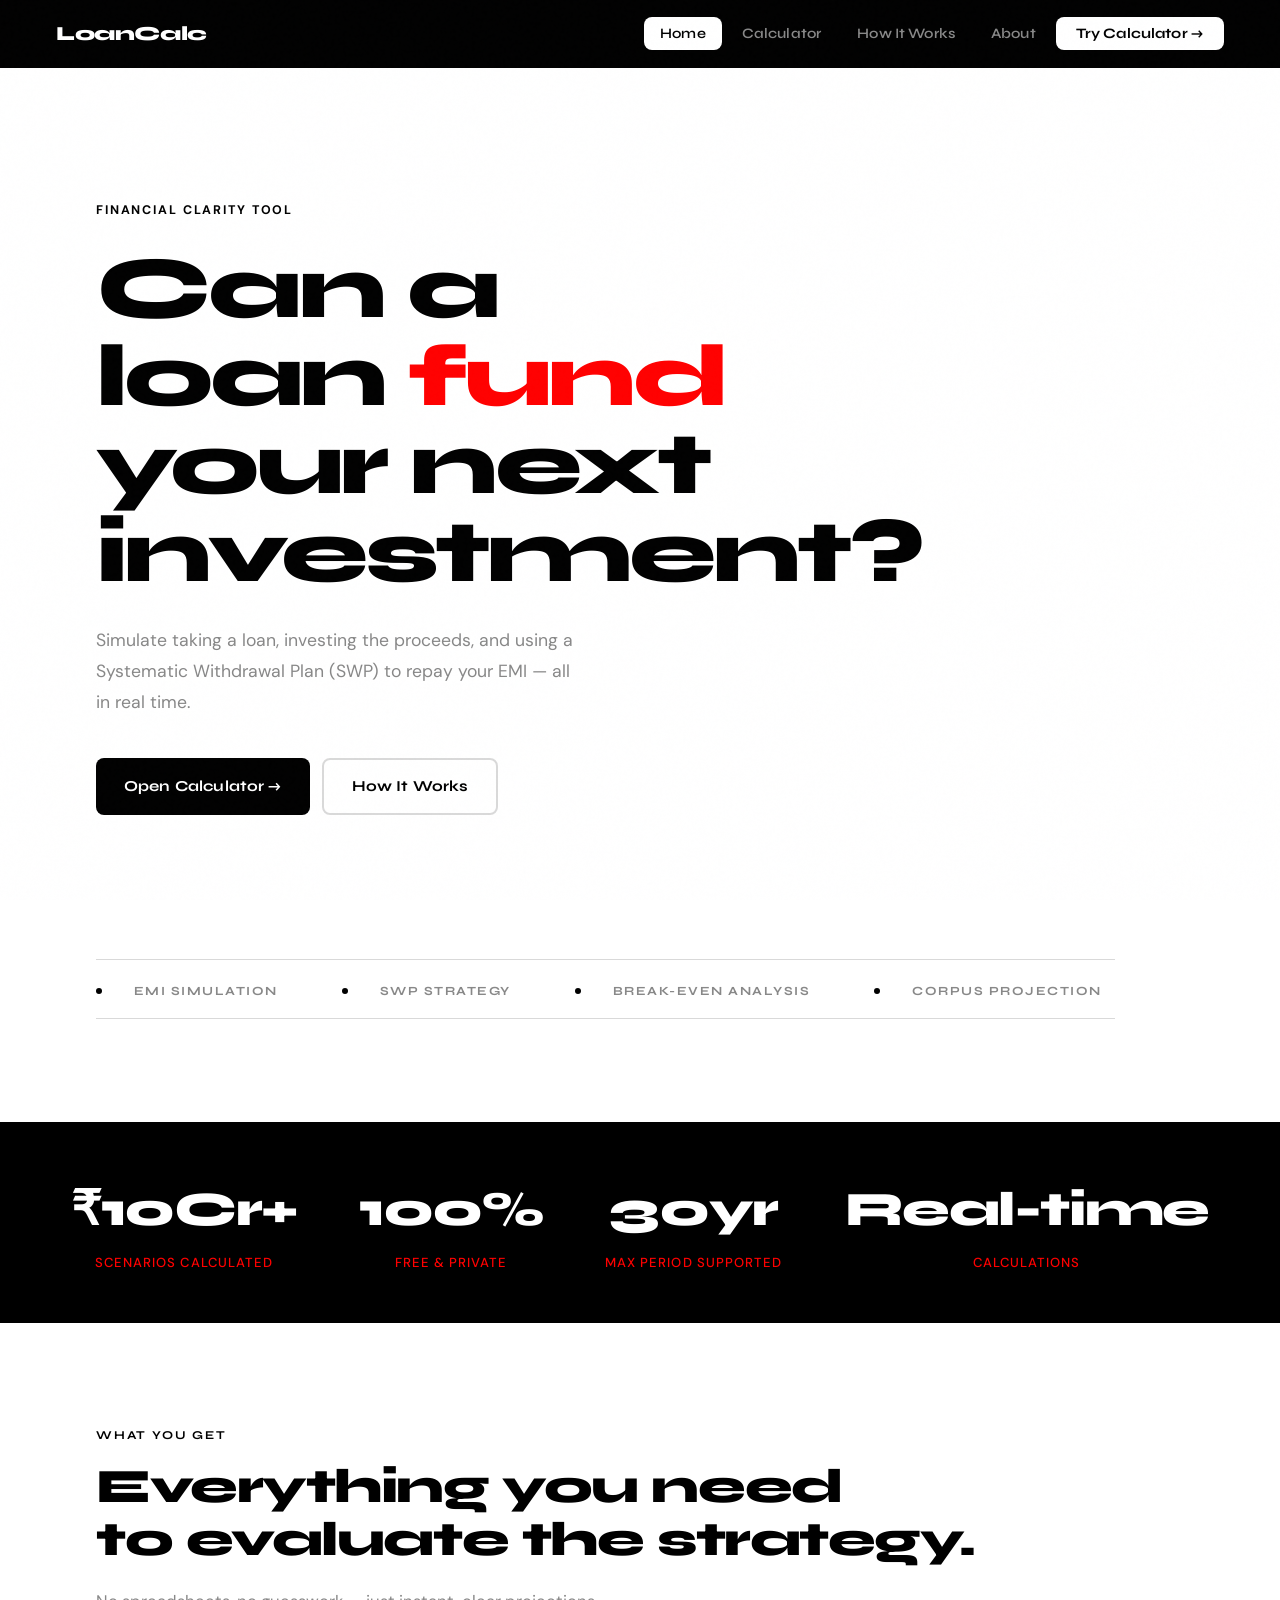
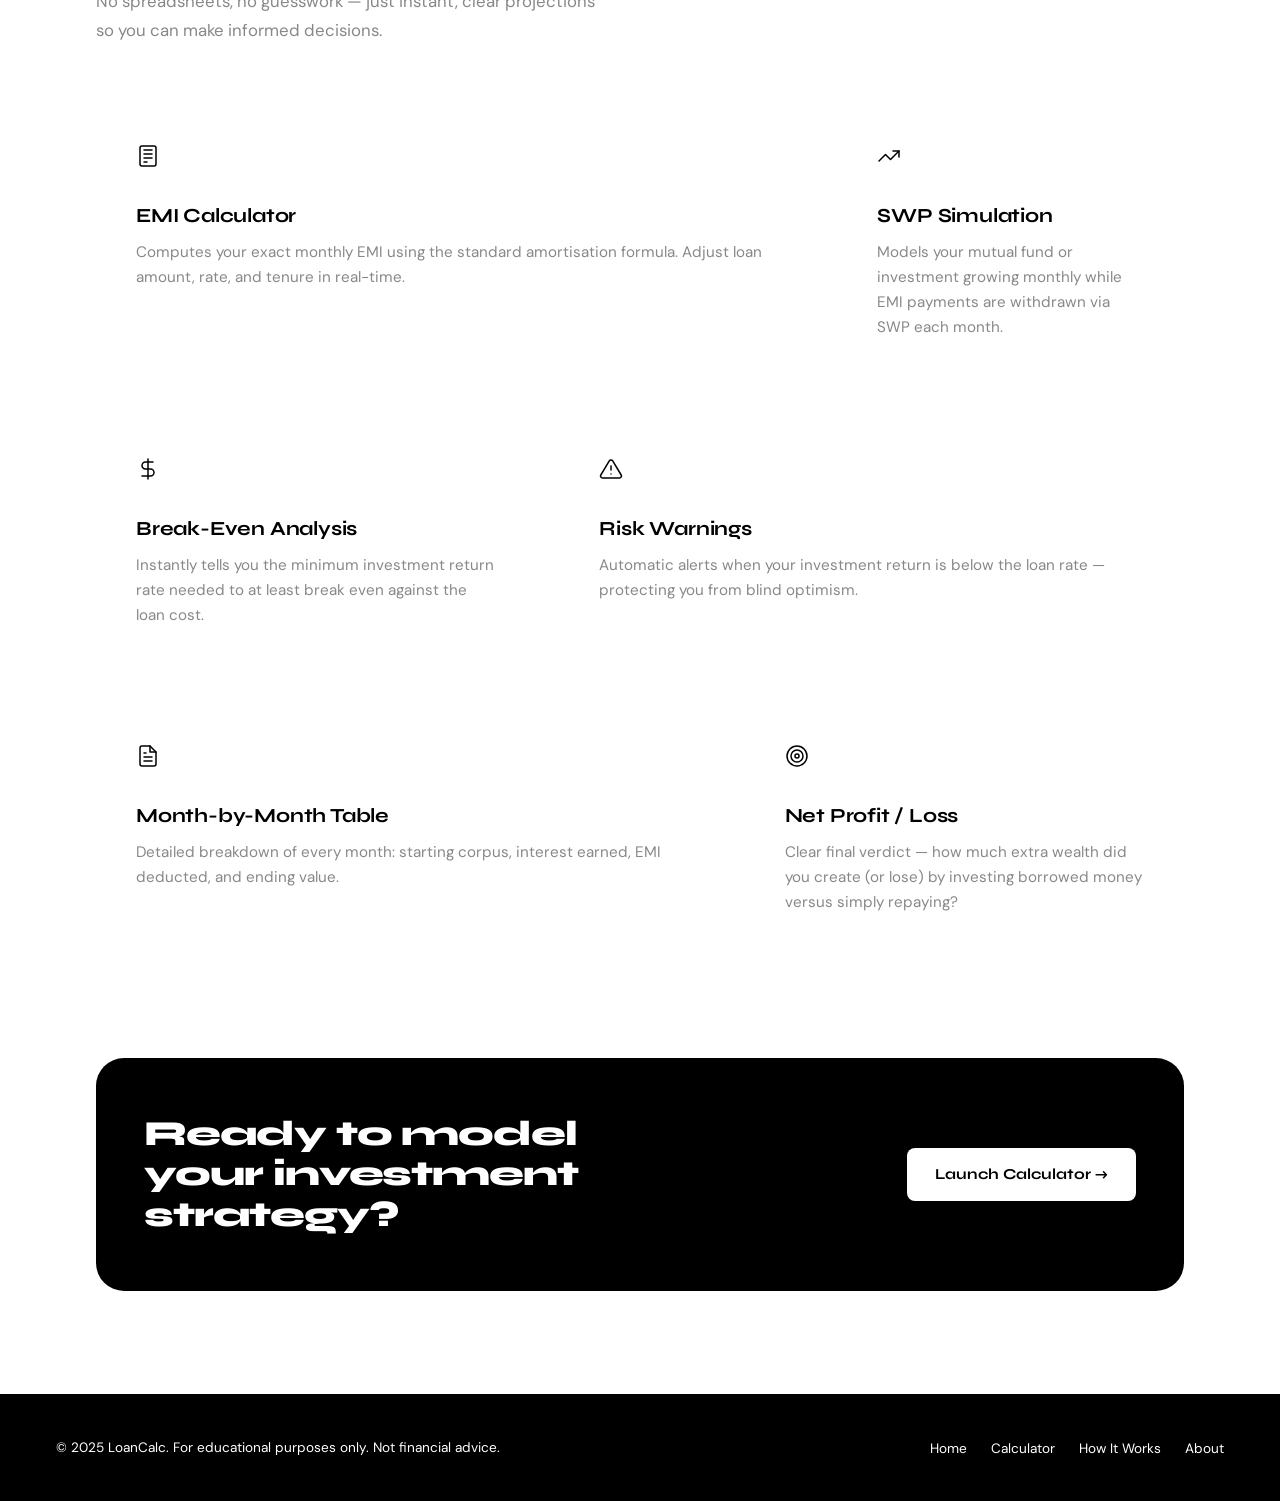
==== index.html @ b2bfdc56 "Add files via upload" ====
<!DOCTYPE html>
<html lang="en">
<head>
  <meta charset="UTF-8">
  <meta name="viewport" content="width=device-width, initial-scale=1.0">
  <title>LoanCalc — Loan-Funded Investment Calculator</title>
  <link rel="stylesheet" href="css/style.css">
  <link rel="stylesheet" href="css/home.css">
</head>
<body>

<!-- ── NAV ─────────────────────────────────────────── -->
<nav class="nav">
  <a href="index.html" class="nav-logo">LoanCalc</a>
  <button class="nav-toggle" id="navToggle" aria-label="Toggle menu">
    <span></span><span></span><span></span>
  </button>
  <ul class="nav-links" id="navLinks">
    <li><a href="index.html" class="active">Home</a></li>
    <li><a href="calculator.html">Calculator</a></li>
    <li><a href="how-it-works.html">How It Works</a></li>
    <li><a href="about.html">About</a></li>
    <li><a href="calculator.html" class="cta">Try Calculator →</a></li>
  </ul>
</nav>

<!-- ── HERO ────────────────────────────────────────── -->
<div class="hero anim-fade-in">
  <div class="hero-content">
    <div class="hero-eyebrow">Financial Clarity Tool</div>
    <h1 class="hero-heading anim-fade-up delay-1">
      Can a loan <em>fund</em> your next investment?
    </h1>
    <p class="hero-sub anim-fade-up delay-2">
      Simulate taking a loan, investing the proceeds, and using a Systematic Withdrawal Plan (SWP) to repay your EMI — all in real time.
    </p>
    <div class="hero-actions anim-fade-up delay-3">
      <a href="calculator.html" class="btn btn-primary">Open Calculator →</a>
      <a href="how-it-works.html" class="btn btn-secondary">How It Works</a>
    </div>
  </div>

  <!-- Ticker -->
  <div class="hero-ticker">
    <div class="hero-ticker-inner">
      <span class="ticker-item"><span class="dot"></span> EMI Simulation</span>
      <span class="ticker-item"><span class="dot"></span> SWP Strategy</span>
      <span class="ticker-item"><span class="dot"></span> Break-Even Analysis</span>
      <span class="ticker-item"><span class="dot"></span> Corpus Projection</span>
      <span class="ticker-item"><span class="dot"></span> Profit / Loss Forecast</span>
      <span class="ticker-item"><span class="dot"></span> Interactive Charts</span>
      <!-- Duplicate for seamless loop -->
      <span class="ticker-item"><span class="dot"></span> EMI Simulation</span>
      <span class="ticker-item"><span class="dot"></span> SWP Strategy</span>
      <span class="ticker-item"><span class="dot"></span> Break-Even Analysis</span>
      <span class="ticker-item"><span class="dot"></span> Corpus Projection</span>
      <span class="ticker-item"><span class="dot"></span> Profit / Loss Forecast</span>
      <span class="ticker-item"><span class="dot"></span> Interactive Charts</span>
    </div>
  </div>
</div>

<!-- ── STATS ────────────────────────────────────────── -->
<div class="stats-strip">
  <div class="stats-inner">
    <div class="stat-item reveal">
      <span class="stat-num">₹10Cr+</span>
      <span class="stat-label">Scenarios Calculated</span>
    </div>
    <div class="stat-item reveal">
      <span class="stat-num">100%</span>
      <span class="stat-label">Free & Private</span>
    </div>
    <div class="stat-item reveal">
      <span class="stat-num">30yr</span>
      <span class="stat-label">Max Period Supported</span>
    </div>
    <div class="stat-item reveal">
      <span class="stat-num">Real-time</span>
      <span class="stat-label">Calculations</span>
    </div>
  </div>
</div>

<!-- ── FEATURES ────────────────────────────────────── -->
<section class="section">
  <div class="section-label">What You Get</div>
  <h2 class="section-title reveal">Everything you need<br>to evaluate the strategy.</h2>
  <p class="section-sub reveal">No spreadsheets, no guesswork — just instant, clear projections so you can make informed decisions.</p>

  <div class="features-grid" style="margin-top:3rem">
    <div class="feature-card span-8 reveal">
      <div class="feature-icon"><svg xmlns="http://www.w3.org/2000/svg" width="24" height="24" viewBox="0 0 24 24" fill="none" stroke="currentColor" stroke-width="1.5" stroke-linecap="round" stroke-linejoin="round"><rect x="4" y="2" width="16" height="20" rx="2" ry="2"></rect><line x1="8" y1="6" x2="16" y2="6"></line><line x1="8" y1="10" x2="16" y2="10"></line><line x1="8" y1="14" x2="16" y2="14"></line><line x1="8" y1="18" x2="11" y2="18"></line></svg></div>
      <div class="feature-title">EMI Calculator</div>
      <div class="feature-desc">Computes your exact monthly EMI using the standard amortisation formula. Adjust loan amount, rate, and tenure in real-time.</div>
    </div>
    <div class="feature-card span-4 reveal">
      <div class="feature-icon"><svg xmlns="http://www.w3.org/2000/svg" width="24" height="24" viewBox="0 0 24 24" fill="none" stroke="currentColor" stroke-width="1.5" stroke-linecap="round" stroke-linejoin="round"><polyline points="22 7 13.5 15.5 8.5 10.5 2 17"></polyline><polyline points="16 7 22 7 22 13"></polyline></svg></div>
      <div class="feature-title">SWP Simulation</div>
      <div class="feature-desc">Models your mutual fund or investment growing monthly while EMI payments are withdrawn via SWP each month.</div>
    </div>
    <div class="feature-card span-5 reveal">
      <div class="feature-icon"><svg xmlns="http://www.w3.org/2000/svg" width="24" height="24" viewBox="0 0 24 24" fill="none" stroke="currentColor" stroke-width="1.5" stroke-linecap="round" stroke-linejoin="round"><path d="M12 2v20"></path><path d="M17 5H9.5a3.5 3.5 0 0 0 0 7h5a3.5 3.5 0 0 1 0 7H6"></path></svg></div>
      <div class="feature-title">Break-Even Analysis</div>
      <div class="feature-desc">Instantly tells you the minimum investment return rate needed to at least break even against the loan cost.</div>
    </div>
    <div class="feature-card span-7 reveal">
      <div class="feature-icon"><svg xmlns="http://www.w3.org/2000/svg" width="24" height="24" viewBox="0 0 24 24" fill="none" stroke="currentColor" stroke-width="1.5" stroke-linecap="round" stroke-linejoin="round"><path d="M10.29 3.86L1.82 18a2 2 0 0 0 1.71 3h16.94a2 2 0 0 0 1.71-3L13.71 3.86a2 2 0 0 0-3.42 0z"></path><line x1="12" y1="9" x2="12" y2="13"></line><line x1="12" y1="17" x2="12.01" y2="17"></line></svg></div>
      <div class="feature-title">Risk Warnings</div>
      <div class="feature-desc">Automatic alerts when your investment return is below the loan rate — protecting you from blind optimism.</div>
    </div>
    <div class="feature-card span-7 reveal">
      <div class="feature-icon"><svg xmlns="http://www.w3.org/2000/svg" width="24" height="24" viewBox="0 0 24 24" fill="none" stroke="currentColor" stroke-width="1.5" stroke-linecap="round" stroke-linejoin="round"><path d="M14 2H6a2 2 0 0 0-2 2v16a2 2 0 0 0 2 2h12a2 2 0 0 0 2-2V8z"></path><polyline points="14 2 14 8 20 8"></polyline><line x1="16" y1="13" x2="8" y2="13"></line><line x1="16" y1="17" x2="8" y2="17"></line><polyline points="10 9 9 9 8 9"></polyline></svg></div>
      <div class="feature-title">Month-by-Month Table</div>
      <div class="feature-desc">Detailed breakdown of every month: starting corpus, interest earned, EMI deducted, and ending value.</div>
    </div>
    <div class="feature-card span-5 reveal">
      <div class="feature-icon"><svg xmlns="http://www.w3.org/2000/svg" width="24" height="24" viewBox="0 0 24 24" fill="none" stroke="currentColor" stroke-width="1.5" stroke-linecap="round" stroke-linejoin="round"><circle cx="12" cy="12" r="10"></circle><circle cx="12" cy="12" r="6"></circle><circle cx="12" cy="12" r="2"></circle></svg></div>
      <div class="feature-title">Net Profit / Loss</div>
      <div class="feature-desc">Clear final verdict — how much extra wealth did you create (or lose) by investing borrowed money versus simply repaying?</div>
    </div>
  </div>
</section>

<!-- ── CTA ──────────────────────────────────────────── -->
<section style="padding:0 clamp(1.5rem,5vw,3.5rem) clamp(4rem,8vw,7rem); max-width:1200px; margin:0 auto;">
  <div class="cta-banner reveal">
    <h2>Ready to model your investment strategy?</h2>
    <a href="calculator.html" class="btn-white">Launch Calculator →</a>
  </div>
</section>

<!-- ── FOOTER ───────────────────────────────────────── -->
<footer class="footer">
  <p class="footer-copy">© 2025 LoanCalc. For educational purposes only. Not financial advice.</p>
  <ul class="footer-links">
    <li><a href="index.html">Home</a></li>
    <li><a href="calculator.html">Calculator</a></li>
    <li><a href="how-it-works.html">How It Works</a></li>
    <li><a href="about.html">About</a></li>
  </ul>
</footer>

<script src="js/shared.js"></script>
</body>
</html>
---- css/style.css ----
@import url('https://fonts.googleapis.com/css2?family=Syne:wght@400;600;700;800&family=DM+Sans:ital,wght@0,300;0,400;0,500;1,300&display=swap');

/* ─── CSS Variables ─────────────────────────────── */
:root {
  --ink: #000000;
  --paper: #ffffff;
  --accent: #000000;
  --accent2: #333333;
  --gold: #666666;
  --muted: #888888;
  --card-bg: #ffffff;
  --border: rgba(0, 0, 0, 0.15);

  --font-display: 'Syne', sans-serif;
  --font-body: 'DM Sans', sans-serif;

  --radius-sm: 8px;
  --radius-md: 16px;
  --radius-lg: 28px;

  --shadow-sm: 0 4px 20px rgba(0, 0, 0, 0.04);
  --shadow-md: 0 12px 40px rgba(0, 0, 0, 0.08);
  --shadow-lg: 0 24px 80px rgba(0, 0, 0, 0.12);
}

/* ─── Reset ─────────────────────────────────────── */
*,
*::before,
*::after {
  margin: 0;
  padding: 0;
  box-sizing: border-box;
}

html {
  scroll-behavior: smooth;
}

body {
  font-family: var(--font-body);
  background: var(--paper);
  color: var(--ink);
  min-height: 100vh;
  line-height: 1.65;
  font-size: 1rem;
  overflow-x: hidden;
}

/* ─── Grain overlay ─────────────────────────────── */
body::before {
  content: '';
  position: fixed;
  inset: 0;
  background-image: url("data:image/svg+xml,%3Csvg viewBox='0 0 256 256' xmlns='http://www.w3.org/2000/svg'%3E%3Cfilter id='noise'%3E%3CfeTurbulence type='fractalNoise' baseFrequency='0.9' numOctaves='4' stitchTiles='stitch'/%3E%3C/filter%3E%3Crect width='100%25' height='100%25' filter='url(%23noise)' opacity='0.04'/%3E%3C/svg%3E");
  pointer-events: none;
  z-index: 9999;
  opacity: 0.4;
}

/* ─── NAV ────────────────────────────────────────── */
.nav {
  position: sticky;
  top: 0;
  z-index: 100;
  background: black;
  backdrop-filter: blur(16px);
  border-bottom: 1px solid var(--border);
  padding: 0 clamp(1.5rem, 5vw, 3.5rem);
  display: flex;
  align-items: center;
  justify-content: space-between;
  height: 68px;
}

.nav-logo {
  font-family: var(--font-display);
  font-weight: 800;
  font-size: 1.25rem;
  color: white;
  text-decoration: none;
  letter-spacing: -0.02em;
  display: flex;
  align-items: center;
  gap: 8px;
}

.nav-logo span {
  display: inline-block;
  width: 28px;
  height: 28px;
  background: var(--accent);
  border-radius: 6px;
  color: #fff;
  font-size: 0.85rem;
  display: grid;
  place-items: center;
}

.nav-links {
  display: flex;
  align-items: center;
  gap: 4px;
  list-style: none;
}

.nav-links a {
  font-family: var(--font-display);
  font-weight: 600;
  font-size: 0.9rem;
  color: var(--muted);
  text-decoration: none;
  padding: 8px 16px;
  border-radius: var(--radius-sm);
  transition: color 0.2s, background 0.2s;
  letter-spacing: 0.01em;
}

.nav-links a:hover,
.nav-links a.active {
  color: var(--ink);
  background: white;
}

.nav-links a.cta {
  background: white;
  color: black;
  padding: 8px 20px;
  font-weight: bolder;
}

.nav-links a.cta:hover {
  background: red;
  color: #fff;
  font-weight: bolder;
}

/* ─── Page wrapper ───────────────────────────────── */
.page {
  min-height: 100vh;
}

/* ─── Section utilities ──────────────────────────── */
.section {
  padding: clamp(4rem, 8vw, 7rem) clamp(1.5rem, 5vw, 3.5rem);
  max-width: 1200px;
  margin: 0 auto;
}

.section-label {
  font-family: var(--font-display);
  font-size: 0.75rem;
  font-weight: 700;
  letter-spacing: 0.15em;
  text-transform: uppercase;
  color: var(--accent);
  margin-bottom: 1rem;
}

.section-title {
  font-family: var(--font-display);
  font-size: clamp(2rem, 4vw, 3rem);
  font-weight: 800;
  line-height: 1.1;
  letter-spacing: -0.03em;
  color: var(--ink);
  margin-bottom: 1.25rem;
}

.section-sub {
  font-size: 1.05rem;
  color: var(--muted);
  max-width: 520px;
  line-height: 1.7;
}

/* ─── Cards ──────────────────────────────────────── */
.card {
  background: var(--card-bg);
  border-radius: var(--radius-lg);
  border: 1px solid var(--border);
  box-shadow: var(--shadow-sm);
  padding: 2rem;
  transition: box-shadow 0.3s, transform 0.3s;
}

.card:hover {
  box-shadow: var(--shadow-md);
  transform: translateY(-3px);
}

/* ─── Buttons ────────────────────────────────────── */
.btn {
  display: inline-flex;
  align-items: center;
  gap: 8px;
  font-family: var(--font-display);
  font-weight: 700;
  font-size: 0.95rem;
  letter-spacing: 0.01em;
  padding: 14px 28px;
  border-radius: var(--radius-sm);
  border: none;
  cursor: pointer;
  text-decoration: none;
  transition: all 0.2s;
}

.btn-primary {
  background: var(--accent);
  color: #fff;
}

.btn-primary:hover {
  background: #333333;
  transform: translateY(-2px);
  box-shadow: 0 8px 24px rgba(0, 0, 0, 0.35);
}

.btn-secondary {
  background: transparent;
  color: var(--ink);
  border: 2px solid var(--border);
}

.btn-secondary:hover {
  border-color: var(--ink);
  background: var(--ink);
  color: var(--paper);
}

/* ─── Divider ─────────────────────────────────────── */
.divider {
  width: 100%;
  height: 1px;
  background: var(--border);
  margin: 0 clamp(1.5rem, 5vw, 3.5rem);
  width: calc(100% - clamp(3rem, 10vw, 7rem));
}

/* ─── Footer ──────────────────────────────────────── */
.footer {
  background-color: #000000;
  border-top: 1px solid var(--border);
  padding: 2.5rem clamp(1.5rem, 5vw, 3.5rem);
  display: flex;
  align-items: center;
  justify-content: space-between;
  flex-wrap: wrap;
  gap: 1rem;
}

.footer-copy {
  font-size: 0.85rem;
  color: white;
}

.footer-links {
  display: flex;
  gap: 1.5rem;
  list-style: none;
}

.footer-links a {
  font-size: 0.85rem;
  color: white;
  text-decoration: none;
  transition: color 0.2s;
}

.footer-links a:hover {
  color: red;
}

/* ─── Animations ─────────────────────────────────── */
@keyframes fadeUp {
  from {
    opacity: 0;
    transform: translateY(24px);
  }

  to {
    opacity: 1;
    transform: translateY(0);
  }
}

@keyframes fadeIn {
  from {
    opacity: 0;
  }

  to {
    opacity: 1;
  }
}

.anim-fade-up {
  animation: fadeUp 0.6s ease both;
}

.anim-fade-in {
  animation: fadeIn 0.5s ease both;
}

.delay-1 {
  animation-delay: 0.1s;
}

.delay-2 {
  animation-delay: 0.2s;
}

.delay-3 {
  animation-delay: 0.3s;
}

.delay-4 {
  animation-delay: 0.4s;
}

.delay-5 {
  animation-delay: 0.5s;
}

/* ─── Hamburger (mobile) ─────────────────────────── */
.nav-toggle {
  display: none;
  background: none;
  border: none;
  cursor: pointer;
  padding: 8px;
}

.nav-toggle span {
  display: block;
  width: 22px;
  height: 2px;
  background: white;
  margin: 5px 0;
  transition: all 0.3s;
}

@media (max-width: 768px) {
  .nav-toggle {
    display: block;
  }

  .nav-links {
    display: none;
    position: absolute;
    top: 68px;
    left: 0;
    right: 0;
    background: black;
    border-bottom: 1px solid var(--border);
    flex-direction: column;
    padding: 1rem;
    gap: 4px;
  }

  .nav-links.open {
    display: flex;
  }

  .nav-links a {
    width: 100%;
    text-align: center;
  }
}
---- css/home.css ----
/* ─── Home Page ──────────────────────────────────── */

/* Hero */
.hero {
  position: relative;
  overflow: visible;
  padding: clamp(5rem, 10vw, 9rem) clamp(1.5rem, 5vw, 3.5rem) clamp(4rem, 8vw, 7rem);
  max-width: 1200px;
  margin: 0 auto;
  display: grid;
  grid-template-columns: 1.2fr 0.8fr;
  align-items: center;
  gap: 4rem;
}

.hero-eyebrow {
  display: inline-flex;
  align-items: center;
  gap: 8px;
  font-size: 0.78rem;
  font-weight: 700;
  letter-spacing: 0.15em;
  text-transform: uppercase;
  color: var(--ink);
  margin-bottom: 1.5rem;
}

.hero-heading {
  font-family: var(--font-display);
  font-size: clamp(3rem, 7vw, 5.5rem);
  font-weight: 800;
  line-height: 1.0;
  letter-spacing: -0.04em;
  color: var(--ink);
  max-width: 680px;
  margin-bottom: 1.8rem;
}

.hero-heading em {
  font-style: normal;
  color: red;
}

.hero-sub {
  font-size: 1.1rem;
  color: var(--muted);
  max-width: 480px;
  line-height: 1.75;
  margin-bottom: 2.5rem;
}

.hero-actions {
  display: flex;
  flex-wrap: wrap;
  gap: 12px;
}

/* Hero decorative ticker */
.hero-ticker {
  margin-top: 5rem;
  grid-column: 1 / -1;
  /* Ensure it spans the grid if placed inside .hero */
  border-top: 1px solid var(--border);
  border-bottom: 1px solid var(--border);
  padding: 16px 0;
  overflow: hidden;
  white-space: nowrap;
}

.hero-ticker-inner {
  display: inline-flex;
  gap: 0;
  animation: ticker 30s linear infinite;
}

.ticker-item {
  display: inline-flex;
  align-items: center;
  gap: 2rem;
  font-family: var(--font-display);
  font-size: 0.78rem;
  font-weight: 700;
  text-transform: uppercase;
  letter-spacing: 0.12em;
  color: var(--muted);
  padding-right: 4rem;
}

.ticker-item .dot {
  width: 6px;
  height: 6px;
  border-radius: 50%;
  background: var(--ink);
}

@keyframes ticker {
  0% {
    transform: translateX(0);
  }

  100% {
    transform: translateX(-50%);
  }
}



@media (max-width: 900px) {
  .hero {
    grid-template-columns: 1fr;
    text-align: center;
  }

  .hero-eyebrow,
  .hero-actions {
    justify-content: center;
  }

  .hero-sub {
    margin: 0 auto 2.5rem;
  }

  .hero-art {
    display: none;
  }
}

/* ─── Stats strip ────────────────────────────────── */
.stats-strip {
  background: var(--ink);
  padding: 3rem clamp(1.5rem, 5vw, 3.5rem);
}

.stats-inner {
  max-width: 1200px;
  margin: 0 auto;
  display: flex;
  justify-content: space-around;
  flex-wrap: wrap;
  gap: 2rem;
}

.stat-item {
  text-align: center;
}

.stat-num {
  font-family: var(--font-display);
  font-size: clamp(2rem, 4vw, 3rem);
  font-weight: 800;
  color: white;
  letter-spacing: -0.03em;
  display: block;
}

.stat-label {
  font-size: 0.82rem;
  color: red;
  font-weight: 500;
  text-transform: uppercase;
  letter-spacing: 0.08em;
}

/* ─── Features Grid (Asymmetrical Portfolio) ─── */
.features-grid {
  display: grid;
  grid-template-columns: repeat(12, 1fr);
  gap: 24px;
}

.feature-card {
  grid-column: span 12;
  /* Default mobile full width */
  background: var(--card-bg);
  border: none;
  /* Soft UI */
  border-radius: var(--radius-lg);
  padding: 2.5rem;
  transition: box-shadow 0.3s, transform 0.3s;
}

.span-4 {
  grid-column: span 4;
}

.span-5 {
  grid-column: span 5;
}

.span-6 {
  grid-column: span 6;
}

.span-7 {
  grid-column: span 7;
}

.span-8 {
  grid-column: span 8;
}

@media (max-width: 900px) {

  .span-4,
  .span-5,
  .span-6,
  .span-7,
  .span-8 {
    grid-column: span 12;
  }
}

.feature-card:hover {
  box-shadow: var(--shadow-md);
  transform: translateY(-4px);
}

.feature-icon {
  width: 48px;
  height: 48px;
  background: transparent;
  display: flex;
  align-items: center;
  font-size: 1.4rem;
  margin-bottom: 1.2rem;
  color: var(--ink);
}

.feature-title {
  font-family: var(--font-display);
  font-size: 1.25rem;
  font-weight: 700;
  color: var(--ink);
  margin-bottom: 0.5rem;
  letter-spacing: -0.01em;
}

.feature-desc {
  font-size: 0.95rem;
  color: var(--muted);
  line-height: 1.65;
}

/* ─── CTA banner ─────────────────────────────────── */
.cta-banner {
  background: var(--ink);
  border-radius: var(--radius-lg);
  padding: 3.5rem 3rem;
  display: flex;
  align-items: center;
  justify-content: space-between;
  gap: 2rem;
  flex-wrap: wrap;
}

.cta-banner h2 {
  font-family: var(--font-display);
  font-size: clamp(1.5rem, 3vw, 2.2rem);
  font-weight: 800;
  color: var(--paper);
  letter-spacing: -0.03em;
  max-width: 440px;
  line-height: 1.15;
}

.btn-white {
  background: var(--paper);
  color: var(--ink);
  font-family: var(--font-display);
  font-weight: 700;
  font-size: 0.95rem;
  padding: 14px 28px;
  border-radius: var(--radius-sm);
  border: none;
  cursor: pointer;
  text-decoration: none;
  display: inline-flex;
  align-items: center;
  gap: 8px;
  transition: all 0.2s;
  white-space: nowrap;
}

.btn-white:hover {
  transform: translateY(-2px);
  box-shadow: var(--shadow-sm);
}
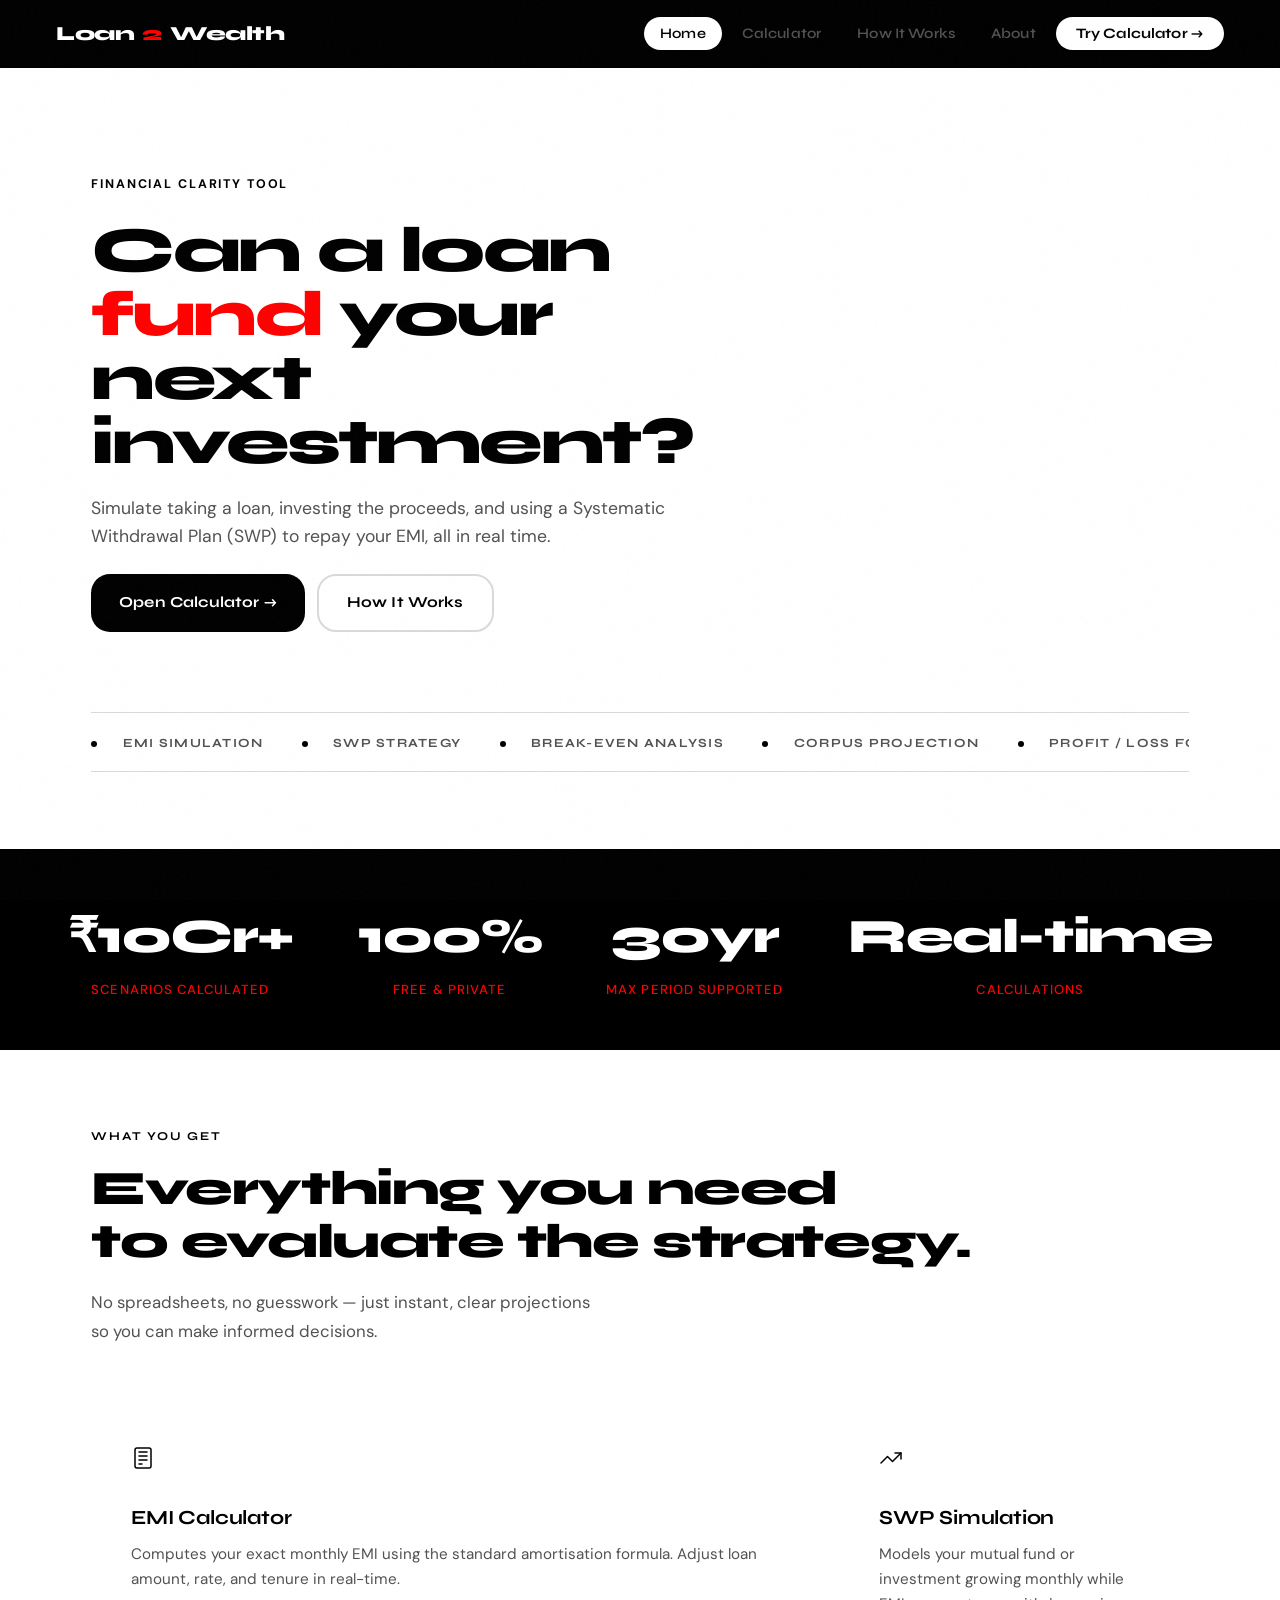
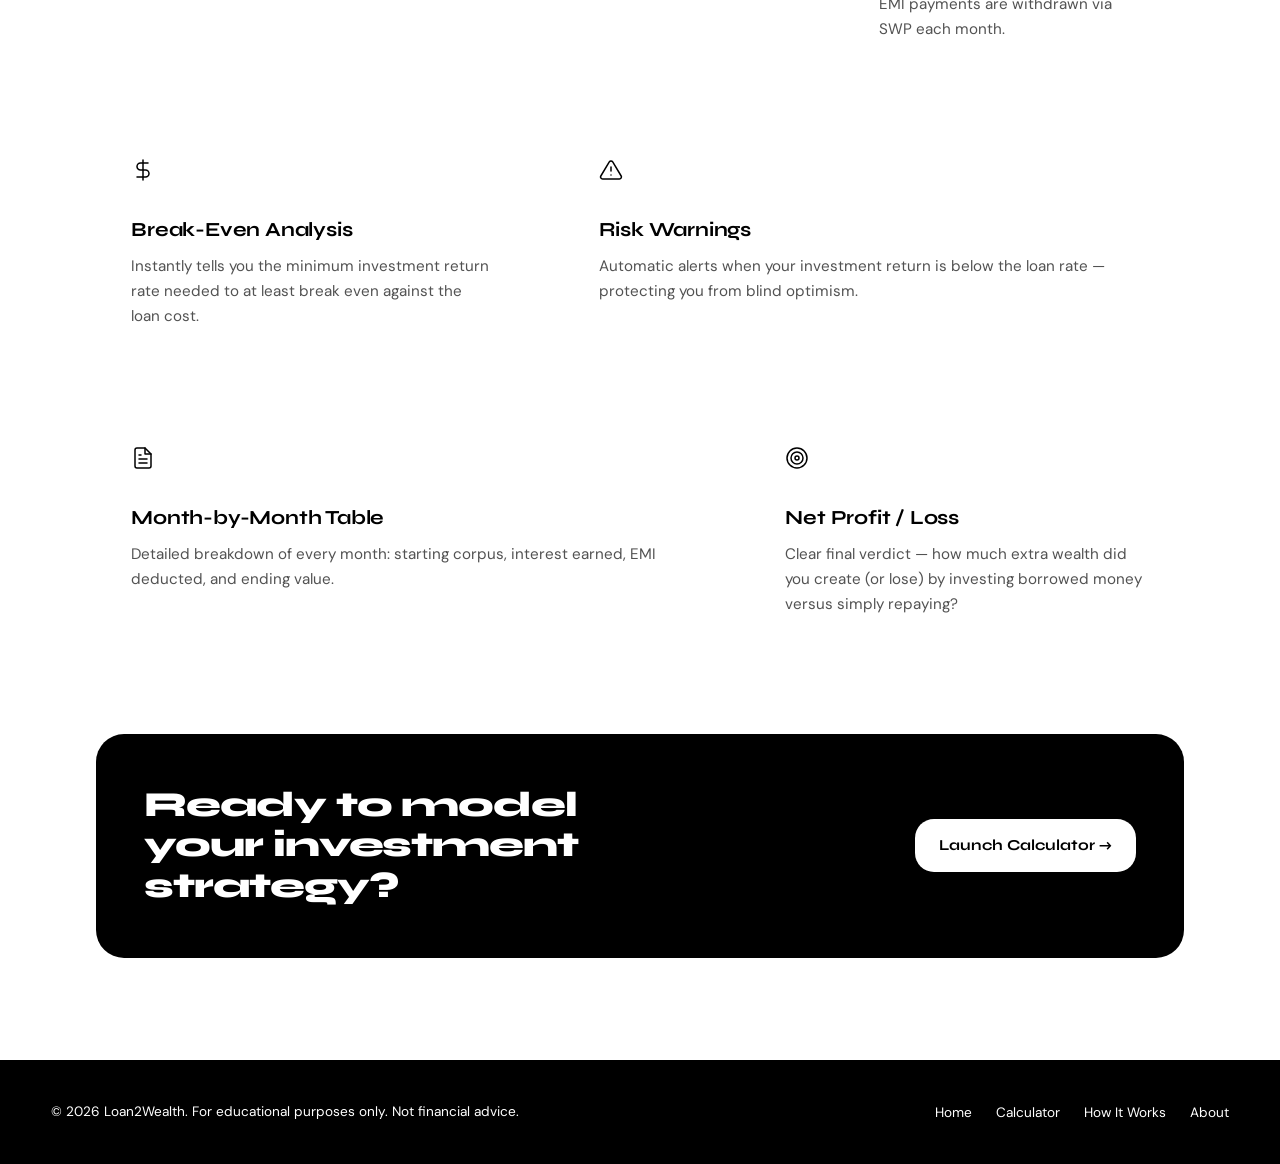
==== commit 3cc9f28c: "Add files via upload" ====
--- a/index.html
+++ b/index.html
@@ -1,146 +1,189 @@
 <!DOCTYPE html>
 <html lang="en">
+
 <head>
   <meta charset="UTF-8">
   <meta name="viewport" content="width=device-width, initial-scale=1.0">
-  <title>LoanCalc — Loan-Funded Investment Calculator</title>
+  <title>Loan2Wealth — Loan-Funded Investment Calculator</title>
   <link rel="stylesheet" href="css/style.css">
   <link rel="stylesheet" href="css/home.css">
 </head>
+
 <body>
 
-<!-- ── NAV ─────────────────────────────────────────── -->
-<nav class="nav">
-  <a href="index.html" class="nav-logo">LoanCalc</a>
-  <button class="nav-toggle" id="navToggle" aria-label="Toggle menu">
-    <span></span><span></span><span></span>
-  </button>
-  <ul class="nav-links" id="navLinks">
-    <li><a href="index.html" class="active">Home</a></li>
-    <li><a href="calculator.html">Calculator</a></li>
-    <li><a href="how-it-works.html">How It Works</a></li>
-    <li><a href="about.html">About</a></li>
-    <li><a href="calculator.html" class="cta">Try Calculator →</a></li>
-  </ul>
-</nav>
+  <!-- ── NAV ─────────────────────────────────────────── -->
+  <nav class="nav">
+    <a href="index.html" class="nav-logo">Loan<span style="color: red;">2</span>Wealth</a>
+    <button class="nav-toggle" id="navToggle" aria-label="Toggle menu">
+      <span></span><span></span><span></span>
+    </button>
+    <ul class="nav-links" id="navLinks">
+      <li><a href="index.html" class="active">Home</a></li>
+      <li><a href="calculator.html">Calculator</a></li>
+      <li><a href="how-it-works.html">How It Works</a></li>
+      <li><a href="about.html">About</a></li>
+      <li><a href="calculator.html" class="cta">Try Calculator →</a></li>
+    </ul>
+  </nav>
 
-<!-- ── HERO ────────────────────────────────────────── -->
-<div class="hero anim-fade-in">
-  <div class="hero-content">
-    <div class="hero-eyebrow">Financial Clarity Tool</div>
-    <h1 class="hero-heading anim-fade-up delay-1">
-      Can a loan <em>fund</em> your next investment?
-    </h1>
-    <p class="hero-sub anim-fade-up delay-2">
-      Simulate taking a loan, investing the proceeds, and using a Systematic Withdrawal Plan (SWP) to repay your EMI — all in real time.
-    </p>
-    <div class="hero-actions anim-fade-up delay-3">
-      <a href="calculator.html" class="btn btn-primary">Open Calculator →</a>
-      <a href="how-it-works.html" class="btn btn-secondary">How It Works</a>
+  <!-- ── HERO ────────────────────────────────────────── -->
+  <div class="hero anim-fade-in">
+    <div class="hero-content">
+      <div class="hero-eyebrow">Financial Clarity Tool</div>
+      <h1 class="hero-heading anim-fade-up delay-1">
+        Can a loan <em>fund</em> your next investment?
+      </h1>
+      <p class="hero-sub anim-fade-up delay-2">
+        Simulate taking a loan, investing the proceeds, and using a Systematic Withdrawal Plan (SWP) to repay your EMI,
+        all in real time.
+      </p>
+      <div class="hero-actions anim-fade-up delay-3">
+        <a href="calculator.html" class="btn btn-primary">Open Calculator →</a>
+        <a href="how-it-works.html" class="btn btn-secondary">How It Works</a>
+      </div>
+    </div>
+
+    <!-- Ticker -->
+    <div class="hero-ticker">
+      <div class="hero-ticker-inner">
+        <span class="ticker-item"><span class="dot"></span> EMI Simulation</span>
+        <span class="ticker-item"><span class="dot"></span> SWP Strategy</span>
+        <span class="ticker-item"><span class="dot"></span> Break-Even Analysis</span>
+        <span class="ticker-item"><span class="dot"></span> Corpus Projection</span>
+        <span class="ticker-item"><span class="dot"></span> Profit / Loss Forecast</span>
+        <span class="ticker-item"><span class="dot"></span> Interactive Charts</span>
+        <!-- Duplicate for seamless loop -->
+        <span class="ticker-item"><span class="dot"></span> EMI Simulation</span>
+        <span class="ticker-item"><span class="dot"></span> SWP Strategy</span>
+        <span class="ticker-item"><span class="dot"></span> Break-Even Analysis</span>
+        <span class="ticker-item"><span class="dot"></span> Corpus Projection</span>
+        <span class="ticker-item"><span class="dot"></span> Profit / Loss Forecast</span>
+        <span class="ticker-item"><span class="dot"></span> Interactive Charts</span>
+      </div>
     </div>
   </div>
 
-  <!-- Ticker -->
-  <div class="hero-ticker">
-    <div class="hero-ticker-inner">
-      <span class="ticker-item"><span class="dot"></span> EMI Simulation</span>
-      <span class="ticker-item"><span class="dot"></span> SWP Strategy</span>
-      <span class="ticker-item"><span class="dot"></span> Break-Even Analysis</span>
-      <span class="ticker-item"><span class="dot"></span> Corpus Projection</span>
-      <span class="ticker-item"><span class="dot"></span> Profit / Loss Forecast</span>
-      <span class="ticker-item"><span class="dot"></span> Interactive Charts</span>
-      <!-- Duplicate for seamless loop -->
-      <span class="ticker-item"><span class="dot"></span> EMI Simulation</span>
-      <span class="ticker-item"><span class="dot"></span> SWP Strategy</span>
-      <span class="ticker-item"><span class="dot"></span> Break-Even Analysis</span>
-      <span class="ticker-item"><span class="dot"></span> Corpus Projection</span>
-      <span class="ticker-item"><span class="dot"></span> Profit / Loss Forecast</span>
-      <span class="ticker-item"><span class="dot"></span> Interactive Charts</span>
+  <!-- ── STATS ────────────────────────────────────────── -->
+  <div class="stats-strip">
+    <div class="stats-inner">
+      <div class="stat-item reveal">
+        <span class="stat-num">₹10Cr+</span>
+        <span class="stat-label">Scenarios Calculated</span>
+      </div>
+      <div class="stat-item reveal">
+        <span class="stat-num">100%</span>
+        <span class="stat-label">Free & Private</span>
+      </div>
+      <div class="stat-item reveal">
+        <span class="stat-num">30yr</span>
+        <span class="stat-label">Max Period Supported</span>
+      </div>
+      <div class="stat-item reveal">
+        <span class="stat-num">Real-time</span>
+        <span class="stat-label">Calculations</span>
+      </div>
     </div>
   </div>
-</div>
 
-<!-- ── STATS ────────────────────────────────────────── -->
-<div class="stats-strip">
-  <div class="stats-inner">
-    <div class="stat-item reveal">
-      <span class="stat-num">₹10Cr+</span>
-      <span class="stat-label">Scenarios Calculated</span>
+  <!-- ── FEATURES ────────────────────────────────────── -->
+  <section class="section">
+    <div class="section-label">What You Get</div>
+    <h2 class="section-title reveal">Everything you need<br>to evaluate the strategy.</h2>
+    <p class="section-sub reveal">No spreadsheets, no guesswork — just instant, clear projections so you can make
+      informed decisions.</p>
+
+    <div class="features-grid" style="margin-top:3rem">
+      <div class="feature-card span-8 reveal">
+        <div class="feature-icon"><svg xmlns="http://www.w3.org/2000/svg" width="24" height="24" viewBox="0 0 24 24"
+            fill="none" stroke="currentColor" stroke-width="1.5" stroke-linecap="round" stroke-linejoin="round">
+            <rect x="4" y="2" width="16" height="20" rx="2" ry="2"></rect>
+            <line x1="8" y1="6" x2="16" y2="6"></line>
+            <line x1="8" y1="10" x2="16" y2="10"></line>
+            <line x1="8" y1="14" x2="16" y2="14"></line>
+            <line x1="8" y1="18" x2="11" y2="18"></line>
+          </svg></div>
+        <div class="feature-title">EMI Calculator</div>
+        <div class="feature-desc">Computes your exact monthly EMI using the standard amortisation formula. Adjust loan
+          amount, rate, and tenure in real-time.</div>
+      </div>
+      <div class="feature-card span-4 reveal">
+        <div class="feature-icon"><svg xmlns="http://www.w3.org/2000/svg" width="24" height="24" viewBox="0 0 24 24"
+            fill="none" stroke="currentColor" stroke-width="1.5" stroke-linecap="round" stroke-linejoin="round">
+            <polyline points="22 7 13.5 15.5 8.5 10.5 2 17"></polyline>
+            <polyline points="16 7 22 7 22 13"></polyline>
+          </svg></div>
+        <div class="feature-title">SWP Simulation</div>
+        <div class="feature-desc">Models your mutual fund or investment growing monthly while EMI payments are withdrawn
+          via SWP each month.</div>
+      </div>
+      <div class="feature-card span-5 reveal">
+        <div class="feature-icon"><svg xmlns="http://www.w3.org/2000/svg" width="24" height="24" viewBox="0 0 24 24"
+            fill="none" stroke="currentColor" stroke-width="1.5" stroke-linecap="round" stroke-linejoin="round">
+            <path d="M12 2v20"></path>
+            <path d="M17 5H9.5a3.5 3.5 0 0 0 0 7h5a3.5 3.5 0 0 1 0 7H6"></path>
+          </svg></div>
+        <div class="feature-title">Break-Even Analysis</div>
+        <div class="feature-desc">Instantly tells you the minimum investment return rate needed to at least break even
+          against the loan cost.</div>
+      </div>
+      <div class="feature-card span-7 reveal">
+        <div class="feature-icon"><svg xmlns="http://www.w3.org/2000/svg" width="24" height="24" viewBox="0 0 24 24"
+            fill="none" stroke="currentColor" stroke-width="1.5" stroke-linecap="round" stroke-linejoin="round">
+            <path d="M10.29 3.86L1.82 18a2 2 0 0 0 1.71 3h16.94a2 2 0 0 0 1.71-3L13.71 3.86a2 2 0 0 0-3.42 0z"></path>
+            <line x1="12" y1="9" x2="12" y2="13"></line>
+            <line x1="12" y1="17" x2="12.01" y2="17"></line>
+          </svg></div>
+        <div class="feature-title">Risk Warnings</div>
+        <div class="feature-desc">Automatic alerts when your investment return is below the loan rate — protecting you
+          from blind optimism.</div>
+      </div>
+      <div class="feature-card span-7 reveal">
+        <div class="feature-icon"><svg xmlns="http://www.w3.org/2000/svg" width="24" height="24" viewBox="0 0 24 24"
+            fill="none" stroke="currentColor" stroke-width="1.5" stroke-linecap="round" stroke-linejoin="round">
+            <path d="M14 2H6a2 2 0 0 0-2 2v16a2 2 0 0 0 2 2h12a2 2 0 0 0 2-2V8z"></path>
+            <polyline points="14 2 14 8 20 8"></polyline>
+            <line x1="16" y1="13" x2="8" y2="13"></line>
+            <line x1="16" y1="17" x2="8" y2="17"></line>
+            <polyline points="10 9 9 9 8 9"></polyline>
+          </svg></div>
+        <div class="feature-title">Month-by-Month Table</div>
+        <div class="feature-desc">Detailed breakdown of every month: starting corpus, interest earned, EMI deducted, and
+          ending value.</div>
+      </div>
+      <div class="feature-card span-5 reveal">
+        <div class="feature-icon"><svg xmlns="http://www.w3.org/2000/svg" width="24" height="24" viewBox="0 0 24 24"
+            fill="none" stroke="currentColor" stroke-width="1.5" stroke-linecap="round" stroke-linejoin="round">
+            <circle cx="12" cy="12" r="10"></circle>
+            <circle cx="12" cy="12" r="6"></circle>
+            <circle cx="12" cy="12" r="2"></circle>
+          </svg></div>
+        <div class="feature-title">Net Profit / Loss</div>
+        <div class="feature-desc">Clear final verdict — how much extra wealth did you create (or lose) by investing
+          borrowed money versus simply repaying?</div>
+      </div>
     </div>
-    <div class="stat-item reveal">
-      <span class="stat-num">100%</span>
-      <span class="stat-label">Free & Private</span>
+  </section>
+
+  <!-- ── CTA ──────────────────────────────────────────── -->
+  <section style="padding:0 clamp(1.5rem,5vw,3.5rem) clamp(4rem,8vw,7rem); max-width:1200px; margin:0 auto;">
+    <div class="cta-banner reveal">
+      <h2>Ready to model your investment strategy?</h2>
+      <a href="calculator.html" class="btn-white">Launch Calculator →</a>
     </div>
-    <div class="stat-item reveal">
-      <span class="stat-num">30yr</span>
-      <span class="stat-label">Max Period Supported</span>
-    </div>
-    <div class="stat-item reveal">
-      <span class="stat-num">Real-time</span>
-      <span class="stat-label">Calculations</span>
-    </div>
-  </div>
-</div>
+  </section>
 
-<!-- ── FEATURES ────────────────────────────────────── -->
-<section class="section">
-  <div class="section-label">What You Get</div>
-  <h2 class="section-title reveal">Everything you need<br>to evaluate the strategy.</h2>
-  <p class="section-sub reveal">No spreadsheets, no guesswork — just instant, clear projections so you can make informed decisions.</p>
+  <!-- ── FOOTER ───────────────────────────────────────── -->
+  <footer class="footer">
+    <p class="footer-copy">© 2026 Loan2Wealth. For educational purposes only. Not financial advice.</p>
+    <ul class="footer-links">
+      <li><a href="index.html">Home</a></li>
+      <li><a href="calculator.html">Calculator</a></li>
+      <li><a href="how-it-works.html">How It Works</a></li>
+      <li><a href="about.html">About</a></li>
+    </ul>
+  </footer>
 
-  <div class="features-grid" style="margin-top:3rem">
-    <div class="feature-card span-8 reveal">
-      <div class="feature-icon"><svg xmlns="http://www.w3.org/2000/svg" width="24" height="24" viewBox="0 0 24 24" fill="none" stroke="currentColor" stroke-width="1.5" stroke-linecap="round" stroke-linejoin="round"><rect x="4" y="2" width="16" height="20" rx="2" ry="2"></rect><line x1="8" y1="6" x2="16" y2="6"></line><line x1="8" y1="10" x2="16" y2="10"></line><line x1="8" y1="14" x2="16" y2="14"></line><line x1="8" y1="18" x2="11" y2="18"></line></svg></div>
-      <div class="feature-title">EMI Calculator</div>
-      <div class="feature-desc">Computes your exact monthly EMI using the standard amortisation formula. Adjust loan amount, rate, and tenure in real-time.</div>
-    </div>
-    <div class="feature-card span-4 reveal">
-      <div class="feature-icon"><svg xmlns="http://www.w3.org/2000/svg" width="24" height="24" viewBox="0 0 24 24" fill="none" stroke="currentColor" stroke-width="1.5" stroke-linecap="round" stroke-linejoin="round"><polyline points="22 7 13.5 15.5 8.5 10.5 2 17"></polyline><polyline points="16 7 22 7 22 13"></polyline></svg></div>
-      <div class="feature-title">SWP Simulation</div>
-      <div class="feature-desc">Models your mutual fund or investment growing monthly while EMI payments are withdrawn via SWP each month.</div>
-    </div>
-    <div class="feature-card span-5 reveal">
-      <div class="feature-icon"><svg xmlns="http://www.w3.org/2000/svg" width="24" height="24" viewBox="0 0 24 24" fill="none" stroke="currentColor" stroke-width="1.5" stroke-linecap="round" stroke-linejoin="round"><path d="M12 2v20"></path><path d="M17 5H9.5a3.5 3.5 0 0 0 0 7h5a3.5 3.5 0 0 1 0 7H6"></path></svg></div>
-      <div class="feature-title">Break-Even Analysis</div>
-      <div class="feature-desc">Instantly tells you the minimum investment return rate needed to at least break even against the loan cost.</div>
-    </div>
-    <div class="feature-card span-7 reveal">
-      <div class="feature-icon"><svg xmlns="http://www.w3.org/2000/svg" width="24" height="24" viewBox="0 0 24 24" fill="none" stroke="currentColor" stroke-width="1.5" stroke-linecap="round" stroke-linejoin="round"><path d="M10.29 3.86L1.82 18a2 2 0 0 0 1.71 3h16.94a2 2 0 0 0 1.71-3L13.71 3.86a2 2 0 0 0-3.42 0z"></path><line x1="12" y1="9" x2="12" y2="13"></line><line x1="12" y1="17" x2="12.01" y2="17"></line></svg></div>
-      <div class="feature-title">Risk Warnings</div>
-      <div class="feature-desc">Automatic alerts when your investment return is below the loan rate — protecting you from blind optimism.</div>
-    </div>
-    <div class="feature-card span-7 reveal">
-      <div class="feature-icon"><svg xmlns="http://www.w3.org/2000/svg" width="24" height="24" viewBox="0 0 24 24" fill="none" stroke="currentColor" stroke-width="1.5" stroke-linecap="round" stroke-linejoin="round"><path d="M14 2H6a2 2 0 0 0-2 2v16a2 2 0 0 0 2 2h12a2 2 0 0 0 2-2V8z"></path><polyline points="14 2 14 8 20 8"></polyline><line x1="16" y1="13" x2="8" y2="13"></line><line x1="16" y1="17" x2="8" y2="17"></line><polyline points="10 9 9 9 8 9"></polyline></svg></div>
-      <div class="feature-title">Month-by-Month Table</div>
-      <div class="feature-desc">Detailed breakdown of every month: starting corpus, interest earned, EMI deducted, and ending value.</div>
-    </div>
-    <div class="feature-card span-5 reveal">
-      <div class="feature-icon"><svg xmlns="http://www.w3.org/2000/svg" width="24" height="24" viewBox="0 0 24 24" fill="none" stroke="currentColor" stroke-width="1.5" stroke-linecap="round" stroke-linejoin="round"><circle cx="12" cy="12" r="10"></circle><circle cx="12" cy="12" r="6"></circle><circle cx="12" cy="12" r="2"></circle></svg></div>
-      <div class="feature-title">Net Profit / Loss</div>
-      <div class="feature-desc">Clear final verdict — how much extra wealth did you create (or lose) by investing borrowed money versus simply repaying?</div>
-    </div>
-  </div>
-</section>
+  <script src="js/shared.js"></script>
+</body>
 
-<!-- ── CTA ──────────────────────────────────────────── -->
-<section style="padding:0 clamp(1.5rem,5vw,3.5rem) clamp(4rem,8vw,7rem); max-width:1200px; margin:0 auto;">
-  <div class="cta-banner reveal">
-    <h2>Ready to model your investment strategy?</h2>
-    <a href="calculator.html" class="btn-white">Launch Calculator →</a>
-  </div>
-</section>
-
-<!-- ── FOOTER ───────────────────────────────────────── -->
-<footer class="footer">
-  <p class="footer-copy">© 2025 LoanCalc. For educational purposes only. Not financial advice.</p>
-  <ul class="footer-links">
-    <li><a href="index.html">Home</a></li>
-    <li><a href="calculator.html">Calculator</a></li>
-    <li><a href="how-it-works.html">How It Works</a></li>
-    <li><a href="about.html">About</a></li>
-  </ul>
-</footer>
-
-<script src="js/shared.js"></script>
-</body>
-</html>
+</html>
--- a/css/style.css
+++ b/css/style.css
@@ -1,35 +1,43 @@
 @import url('https://fonts.googleapis.com/css2?family=Syne:wght@400;600;700;800&family=DM+Sans:ital,wght@0,300;0,400;0,500;1,300&display=swap');
 
-/* ─── CSS Variables ─────────────────────────────── */
+/* =========================================================================
+   1. VARIABLES & THEMING
+   ========================================================================= */
 :root {
+  /* Colors */
   --ink: #000000;
   --paper: #ffffff;
   --accent: #000000;
   --accent2: #333333;
   --gold: #666666;
-  --muted: #888888;
+  --muted: #525252;
   --card-bg: #ffffff;
   --border: rgba(0, 0, 0, 0.15);
 
+  /* Typography */
   --font-display: 'Syne', sans-serif;
   --font-body: 'DM Sans', sans-serif;
 
-  --radius-sm: 8px;
+  /* Border Radius */
+  --radius-sm: 19px;
   --radius-md: 16px;
   --radius-lg: 28px;
 
+  /* Shadows */
   --shadow-sm: 0 4px 20px rgba(0, 0, 0, 0.04);
   --shadow-md: 0 12px 40px rgba(0, 0, 0, 0.08);
   --shadow-lg: 0 24px 80px rgba(0, 0, 0, 0.12);
 }
 
-/* ─── Reset ─────────────────────────────────────── */
+/* =========================================================================
+   2. RESET & BASE STYLES
+   ========================================================================= */
 *,
 *::before,
 *::after {
+  box-sizing: border-box;
   margin: 0;
   padding: 0;
-  box-sizing: border-box;
 }
 
 html {
@@ -37,63 +45,182 @@
 }
 
 body {
+  min-height: 100vh;
+  overflow-x: hidden;
   font-family: var(--font-body);
+  font-size: 1rem;
+  line-height: 1.65;
+  color: var(--ink);
   background: var(--paper);
-  color: var(--ink);
-  min-height: 100vh;
-  line-height: 1.65;
-  font-size: 1rem;
-  overflow-x: hidden;
-}
-
-/* ─── Grain overlay ─────────────────────────────── */
+}
+
+/* Grain overlay */
 body::before {
   content: '';
   position: fixed;
   inset: 0;
+  z-index: 9999;
+  pointer-events: none;
   background-image: url("data:image/svg+xml,%3Csvg viewBox='0 0 256 256' xmlns='http://www.w3.org/2000/svg'%3E%3Cfilter id='noise'%3E%3CfeTurbulence type='fractalNoise' baseFrequency='0.9' numOctaves='4' stitchTiles='stitch'/%3E%3C/filter%3E%3Crect width='100%25' height='100%25' filter='url(%23noise)' opacity='0.04'/%3E%3C/svg%3E");
-  pointer-events: none;
-  z-index: 9999;
   opacity: 0.4;
 }
 
-/* ─── NAV ────────────────────────────────────────── */
+/* =========================================================================
+   3. LAYOUT & UTILITIES
+   ========================================================================= */
+/* Page wrapper */
+.page {
+  min-height: 100vh;
+}
+
+/* Section utilities */
+.section {
+  max-width: 1200px;
+  margin: 0 auto;
+  padding: clamp(2.5rem, 6vw, 7rem) clamp(1.25rem, 4vw, 3.5rem);
+}
+
+@media (max-width: 500px) {
+  .section {
+    padding: 2rem 1rem;
+  }
+}
+
+.section-label {
+  margin-bottom: 1rem;
+  font-family: var(--font-display);
+  font-size: 0.75rem;
+  font-weight: 700;
+  color: var(--accent);
+  text-transform: uppercase;
+  letter-spacing: 0.15em;
+}
+
+.section-title {
+  margin-bottom: 1.25rem;
+  font-family: var(--font-display);
+  font-size: clamp(2rem, 4vw, 3rem);
+  font-weight: 800;
+  line-height: 1.1;
+  color: var(--ink);
+  letter-spacing: -0.03em;
+}
+
+.section-sub {
+  max-width: 520px;
+  font-size: 1.05rem;
+  line-height: 1.7;
+  color: var(--muted);
+}
+
+/* Divider */
+.divider {
+  width: calc(100% - clamp(3rem, 10vw, 7rem));
+  height: 1px;
+  margin: 0 clamp(1.5rem, 5vw, 3.5rem);
+  background: var(--border);
+}
+
+/* =========================================================================
+   4. COMPONENTS
+   ========================================================================= */
+/* Cards */
+.card {
+  padding: clamp(1.25rem, 4vw, 2rem);
+  border: 1px solid var(--border);
+  border-radius: var(--radius-lg);
+  background: var(--card-bg);
+  box-shadow: var(--shadow-sm);
+  transition: transform 0.3s, box-shadow 0.3s;
+}
+
+.card:hover {
+  transform: translateY(-3px);
+  box-shadow: var(--shadow-md);
+}
+
+@media (max-width: 500px) {
+  .card {
+    padding: 1rem;
+    border-radius: var(--radius-md);
+  }
+}
+
+/* Buttons */
+.btn {
+  display: inline-flex;
+  align-items: center;
+  gap: 8px;
+  padding: clamp(10px, 2vw, 14px) clamp(16px, 4vw, 28px);
+  border: none;
+  border-radius: var(--radius-sm);
+  font-family: var(--font-display);
+  font-size: clamp(0.85rem, 2vw, 0.95rem);
+  font-weight: 700;
+  letter-spacing: 0.01em;
+  text-decoration: none;
+  cursor: pointer;
+  transition: all 0.2s;
+}
+
+@media (max-width: 500px) {
+  .btn {
+    width: 100%;
+    justify-content: center;
+    padding: 12px 16px;
+  }
+}
+
+.btn-primary {
+  color: #fff;
+  background: var(--accent);
+}
+
+.btn-primary:hover {
+  transform: translateY(-2px);
+  background: #333333;
+  box-shadow: 0 8px 24px rgba(0, 0, 0, 0.35);
+}
+
+.btn-secondary {
+  border: 2px solid var(--border);
+  color: var(--ink);
+  background: transparent;
+}
+
+.btn-secondary:hover {
+  border-color: var(--ink);
+  color: var(--paper);
+  background: var(--ink);
+}
+
+/* =========================================================================
+   5. NAVIGATION
+   ========================================================================= */
 .nav {
+  display: flex;
   position: sticky;
   top: 0;
   z-index: 100;
+  align-items: center;
+  justify-content: space-between;
+  height: 68px;
+  padding: 0 clamp(1.5rem, 5vw, 3.5rem);
+  border-bottom: 1px solid var(--border);
   background: black;
   backdrop-filter: blur(16px);
-  border-bottom: 1px solid var(--border);
-  padding: 0 clamp(1.5rem, 5vw, 3.5rem);
+}
+
+.nav-logo {
   display: flex;
   align-items: center;
-  justify-content: space-between;
-  height: 68px;
-}
-
-.nav-logo {
+  gap: 8px;
   font-family: var(--font-display);
+  font-size: 1.25rem;
   font-weight: 800;
-  font-size: 1.25rem;
   color: white;
   text-decoration: none;
   letter-spacing: -0.02em;
-  display: flex;
-  align-items: center;
-  gap: 8px;
-}
-
-.nav-logo span {
-  display: inline-block;
-  width: 28px;
-  height: 28px;
-  background: var(--accent);
-  border-radius: 6px;
-  color: #fff;
-  font-size: 0.85rem;
-  display: grid;
-  place-items: center;
 }
 
 .nav-links {
@@ -104,15 +231,15 @@
 }
 
 .nav-links a {
+  padding: 8px 16px;
+  border-radius: var(--radius-sm);
   font-family: var(--font-display);
+  font-size: 0.9rem;
   font-weight: 600;
-  font-size: 0.9rem;
   color: var(--muted);
   text-decoration: none;
-  padding: 8px 16px;
-  border-radius: var(--radius-sm);
+  letter-spacing: 0.01em;
   transition: color 0.2s, background 0.2s;
-  letter-spacing: 0.01em;
 }
 
 .nav-links a:hover,
@@ -122,146 +249,187 @@
 }
 
 .nav-links a.cta {
-  background: white;
-  color: black;
   padding: 8px 20px;
   font-weight: bolder;
+  color: black;
+  background: white;
 }
 
 .nav-links a.cta:hover {
+  font-weight: bolder;
+  color: #fff;
   background: red;
-  color: #fff;
-  font-weight: bolder;
-}
-
-/* ─── Page wrapper ───────────────────────────────── */
-.page {
-  min-height: 100vh;
-}
-
-/* ─── Section utilities ──────────────────────────── */
-.section {
-  padding: clamp(4rem, 8vw, 7rem) clamp(1.5rem, 5vw, 3.5rem);
-  max-width: 1200px;
-  margin: 0 auto;
-}
-
-.section-label {
-  font-family: var(--font-display);
-  font-size: 0.75rem;
-  font-weight: 700;
-  letter-spacing: 0.15em;
-  text-transform: uppercase;
-  color: var(--accent);
-  margin-bottom: 1rem;
-}
-
-.section-title {
-  font-family: var(--font-display);
-  font-size: clamp(2rem, 4vw, 3rem);
-  font-weight: 800;
-  line-height: 1.1;
-  letter-spacing: -0.03em;
-  color: var(--ink);
-  margin-bottom: 1.25rem;
-}
-
-.section-sub {
-  font-size: 1.05rem;
-  color: var(--muted);
-  max-width: 520px;
-  line-height: 1.7;
-}
-
-/* ─── Cards ──────────────────────────────────────── */
-.card {
-  background: var(--card-bg);
-  border-radius: var(--radius-lg);
-  border: 1px solid var(--border);
-  box-shadow: var(--shadow-sm);
-  padding: 2rem;
-  transition: box-shadow 0.3s, transform 0.3s;
-}
-
-.card:hover {
-  box-shadow: var(--shadow-md);
-  transform: translateY(-3px);
-}
-
-/* ─── Buttons ────────────────────────────────────── */
-.btn {
-  display: inline-flex;
-  align-items: center;
-  gap: 8px;
-  font-family: var(--font-display);
-  font-weight: 700;
-  font-size: 0.95rem;
-  letter-spacing: 0.01em;
-  padding: 14px 28px;
-  border-radius: var(--radius-sm);
+}
+
+/* Hamburger Toggle (Mobile) */
+.nav-toggle {
+  display: none;
+  flex-direction: column;
+  align-items: center;
+  justify-content: center;
+  gap: 4px;
+  z-index: 1001;
+  width: 44px;
+  height: 44px;
+  padding: 8px;
   border: none;
+  border-radius: 6px;
+  background: none;
   cursor: pointer;
-  text-decoration: none;
-  transition: all 0.2s;
-}
-
-.btn-primary {
-  background: var(--accent);
-  color: #fff;
-}
-
-.btn-primary:hover {
-  background: #333333;
-  transform: translateY(-2px);
-  box-shadow: 0 8px 24px rgba(0, 0, 0, 0.35);
-}
-
-.btn-secondary {
-  background: transparent;
-  color: var(--ink);
-  border: 2px solid var(--border);
-}
-
-.btn-secondary:hover {
-  border-color: var(--ink);
-  background: var(--ink);
-  color: var(--paper);
-}
-
-/* ─── Divider ─────────────────────────────────────── */
-.divider {
-  width: 100%;
-  height: 1px;
-  background: var(--border);
-  margin: 0 clamp(1.5rem, 5vw, 3.5rem);
-  width: calc(100% - clamp(3rem, 10vw, 7rem));
-}
-
-/* ─── Footer ──────────────────────────────────────── */
+  transition: background 0.2s ease;
+}
+
+.nav-toggle span {
+  display: block;
+  width: 24px;
+  height: 2px;
+  background: white;
+  transform-origin: center;
+  transition: all 0.3s ease;
+}
+
+.nav-toggle:hover span {
+  background: white;
+}
+
+.nav-toggle.active span {
+  background: red;
+}
+
+.nav-toggle.active span:nth-child(1) {
+  transform: translateY(8px) rotate(45deg);
+}
+
+.nav-toggle.active span:nth-child(2) {
+  opacity: 0;
+}
+
+.nav-toggle.active span:nth-child(3) {
+  transform: translateY(-8px) rotate(-45deg);
+}
+
+/* Nav Media Queries */
+@media (max-width: 768px) {
+  .nav {
+    padding: 0 clamp(1rem, 3vw, 1.5rem);
+  }
+
+  .nav-toggle {
+    display: flex;
+  }
+
+  .nav-links {
+    display: none;
+    flex-direction: column;
+    position: fixed;
+    top: 68px;
+    right: 0;
+    left: 0;
+    z-index: 1000;
+    max-height: calc(100vh - 68px);
+    padding: 1rem 0;
+    gap: 1rem;
+    border-bottom: 1px solid var(--border);
+    background: rgb(0, 0, 0);
+    overflow-y: auto;
+    -webkit-overflow-scrolling: touch;
+  }
+
+  .nav-links.open {
+    display: flex;
+  }
+
+  .nav-links a {
+    display: flex;
+    align-items: center;
+    justify-content: center;
+    width: 100%;
+    min-height: 40px;
+    padding: 5px 1rem;
+    border-bottom: 1px solid rgba(255, 255, 255, 0.05);
+    border-radius: 19px;
+    font-size: 0.9rem;
+    text-align: center;
+    transition: background 0.2s;
+  }
+
+  .nav-links a:hover,
+  .nav-links a.active {
+    color: rgb(0, 0, 0);
+    background: rgb(255, 255, 255);
+  }
+
+  .nav-links a.cta {
+    width: auto;
+    margin: 0.5rem 1rem;
+    border: none;
+  }
+}
+
+@media (max-width: 500px) {
+  .nav {
+    height: 60px;
+    padding: 0 0.75rem;
+  }
+
+  .nav-logo {
+    font-size: 1rem;
+  }
+
+  .nav-links {
+    top: 60px;
+    padding: 0.75rem 0;
+  }
+
+  .nav-links a {
+    padding: 12px 0.75rem;
+    font-size: 0.85rem;
+  }
+}
+
+/* =========================================================================
+   6. FOOTER
+   ========================================================================= */
 .footer {
+  display: flex;
+  flex-wrap: wrap;
+  align-items: center;
+  justify-content: space-between;
+  gap: 1rem;
+  padding: clamp(1.5rem, 3vw, 2.5rem) clamp(1rem, 4vw, 3.5rem);
+  border-top: 1px solid var(--border);
   background-color: #000000;
-  border-top: 1px solid var(--border);
-  padding: 2.5rem clamp(1.5rem, 5vw, 3.5rem);
-  display: flex;
-  align-items: center;
-  justify-content: space-between;
-  flex-wrap: wrap;
-  gap: 1rem;
+}
+
+@media (max-width: 600px) {
+  .footer {
+    flex-direction: column;
+    gap: 1.25rem;
+    text-align: center;
+  }
 }
 
 .footer-copy {
-  font-size: 0.85rem;
+  font-size: clamp(0.8rem, 1.5vw, 0.85rem);
   color: white;
 }
 
 .footer-links {
   display: flex;
-  gap: 1.5rem;
+  flex-wrap: wrap;
+  justify-content: center;
+  gap: clamp(1rem, 2vw, 1.5rem);
   list-style: none;
 }
 
+@media (max-width: 600px) {
+  .footer-links {
+    width: 100%;
+  }
+}
+
 .footer-links a {
-  font-size: 0.85rem;
+  font-size: clamp(0.8rem, 1.5vw, 0.85rem);
   color: white;
   text-decoration: none;
   transition: color 0.2s;
@@ -271,16 +439,17 @@
   color: red;
 }
 
-/* ─── Animations ─────────────────────────────────── */
+/* =========================================================================
+   7. ANIMATIONS
+   ========================================================================= */
 @keyframes fadeUp {
   from {
+    transform: translateY(24px);
     opacity: 0;
-    transform: translateY(24px);
-  }
-
+  }
   to {
+    transform: translateY(0);
     opacity: 1;
-    transform: translateY(0);
   }
 }
 
@@ -288,7 +457,6 @@
   from {
     opacity: 0;
   }
-
   to {
     opacity: 1;
   }
@@ -320,50 +488,4 @@
 
 .delay-5 {
   animation-delay: 0.5s;
-}
-
-/* ─── Hamburger (mobile) ─────────────────────────── */
-.nav-toggle {
-  display: none;
-  background: none;
-  border: none;
-  cursor: pointer;
-  padding: 8px;
-}
-
-.nav-toggle span {
-  display: block;
-  width: 22px;
-  height: 2px;
-  background: white;
-  margin: 5px 0;
-  transition: all 0.3s;
-}
-
-@media (max-width: 768px) {
-  .nav-toggle {
-    display: block;
-  }
-
-  .nav-links {
-    display: none;
-    position: absolute;
-    top: 68px;
-    left: 0;
-    right: 0;
-    background: black;
-    border-bottom: 1px solid var(--border);
-    flex-direction: column;
-    padding: 1rem;
-    gap: 4px;
-  }
-
-  .nav-links.open {
-    display: flex;
-  }
-
-  .nav-links a {
-    width: 100%;
-    text-align: center;
-  }
 }
--- a/css/home.css
+++ b/css/home.css
@@ -1,39 +1,61 @@
-/* ─── Home Page ──────────────────────────────────── */
-
-/* Hero */
+/* =========================================================================
+   HOME PAGE STYLES
+   ========================================================================= */
+
+/* ─── 1. Hero Section ────────────────────────────── */
 .hero {
+  display: grid;
   position: relative;
-  overflow: visible;
-  padding: clamp(5rem, 10vw, 9rem) clamp(1.5rem, 5vw, 3.5rem) clamp(4rem, 8vw, 7rem);
+  grid-template-columns: 1.2fr 0.8fr;
+  align-items: center;
+  gap: 3rem;
   max-width: 1200px;
   margin: 0 auto;
-  display: grid;
-  grid-template-columns: 1.2fr 0.8fr;
-  align-items: center;
-  gap: 4rem;
+  padding: clamp(3rem, 8vw, 9rem) clamp(1rem, 4vw, 3.5rem) clamp(2.5rem, 6vw, 7rem);
+  overflow: visible;
+}
+
+@media (max-width: 900px) {
+  .hero {
+    grid-template-columns: 1fr;
+    text-align: center;
+  }
+}
+
+@media (max-width: 500px) {
+  .hero {
+    gap: 1.5rem;
+    padding: 2rem 1rem;
+  }
 }
 
 .hero-eyebrow {
   display: inline-flex;
   align-items: center;
   gap: 8px;
+  margin-bottom: 1.5rem;
   font-size: 0.78rem;
   font-weight: 700;
+  color: var(--ink);
+  text-transform: uppercase;
   letter-spacing: 0.15em;
-  text-transform: uppercase;
-  color: var(--ink);
-  margin-bottom: 1.5rem;
+}
+
+@media (max-width: 900px) {
+  .hero-eyebrow {
+    justify-content: center;
+  }
 }
 
 .hero-heading {
-  font-family: var(--font-display);
-  font-size: clamp(3rem, 7vw, 5.5rem);
+  max-width: 100%;
+  margin-bottom: 1.2rem;
+  font-family: var(--font-display);
+  font-size: clamp(1.75rem, 5vw, 5.5rem);
   font-weight: 800;
   line-height: 1.0;
+  color: var(--ink);
   letter-spacing: -0.04em;
-  color: var(--ink);
-  max-width: 680px;
-  margin-bottom: 1.8rem;
 }
 
 .hero-heading em {
@@ -42,11 +64,17 @@
 }
 
 .hero-sub {
-  font-size: 1.1rem;
+  max-width: 100%;
+  margin-bottom: 1.5rem;
+  font-size: clamp(0.95rem, 2vw, 1.1rem);
+  line-height: 1.6;
   color: var(--muted);
-  max-width: 480px;
-  line-height: 1.75;
-  margin-bottom: 2.5rem;
+}
+
+@media (max-width: 900px) {
+  .hero-sub {
+    margin: 0 auto 1.5rem;
+  }
 }
 
 .hero-actions {
@@ -55,16 +83,48 @@
   gap: 12px;
 }
 
-/* Hero decorative ticker */
+@media (max-width: 900px) {
+  .hero-actions {
+    justify-content: center;
+  }
+}
+
+@media (max-width: 500px) {
+  .hero-actions {
+    flex-direction: column;
+    gap: 10px;
+  }
+
+  .hero-actions .btn {
+    width: 100%;
+  }
+}
+
+.hero-art {
+  display: block;
+}
+
+@media (max-width: 900px) {
+  .hero-art {
+    display: none;
+  }
+}
+
+/* ─── 2. Hero Ticker ─────────────────────────────── */
 .hero-ticker {
-  margin-top: 5rem;
   grid-column: 1 / -1;
-  /* Ensure it spans the grid if placed inside .hero */
+  margin-top: clamp(1rem, 3vw, 2rem);
+  padding: clamp(10px, 1.5vw, 16px) 0;
   border-top: 1px solid var(--border);
   border-bottom: 1px solid var(--border);
-  padding: 16px 0;
   overflow: hidden;
   white-space: nowrap;
+}
+
+@media (max-width: 600px) {
+  .hero-ticker {
+    margin-top: 1.5rem;
+  }
 }
 
 .hero-ticker-inner {
@@ -76,14 +136,14 @@
 .ticker-item {
   display: inline-flex;
   align-items: center;
-  gap: 2rem;
-  font-family: var(--font-display);
-  font-size: 0.78rem;
+  gap: clamp(1rem, 2vw, 2rem);
+  padding-right: clamp(2rem, 3vw, 4rem);
+  font-family: var(--font-display);
+  font-size: clamp(0.65rem, 1.5vw, 0.78rem);
   font-weight: 700;
+  color: var(--muted);
   text-transform: uppercase;
-  letter-spacing: 0.12em;
-  color: var(--muted);
-  padding-right: 4rem;
+  letter-spacing: 0.1em;
 }
 
 .ticker-item .dot {
@@ -94,50 +154,23 @@
 }
 
 @keyframes ticker {
-  0% {
-    transform: translateX(0);
-  }
-
-  100% {
-    transform: translateX(-50%);
-  }
-}
-
-
-
-@media (max-width: 900px) {
-  .hero {
-    grid-template-columns: 1fr;
-    text-align: center;
-  }
-
-  .hero-eyebrow,
-  .hero-actions {
-    justify-content: center;
-  }
-
-  .hero-sub {
-    margin: 0 auto 2.5rem;
-  }
-
-  .hero-art {
-    display: none;
-  }
-}
-
-/* ─── Stats strip ────────────────────────────────── */
+  0% { transform: translateX(0); }
+  100% { transform: translateX(-50%); }
+}
+
+/* ─── 3. Stats Strip ─────────────────────────────── */
 .stats-strip {
+  padding: clamp(2rem, 4vw, 3rem) clamp(1rem, 4vw, 3.5rem);
   background: var(--ink);
-  padding: 3rem clamp(1.5rem, 5vw, 3.5rem);
 }
 
 .stats-inner {
+  display: flex;
+  flex-wrap: wrap;
+  justify-content: space-around;
+  gap: clamp(1.5rem, 3vw, 2rem);
   max-width: 1200px;
   margin: 0 auto;
-  display: flex;
-  justify-content: space-around;
-  flex-wrap: wrap;
-  gap: 2rem;
 }
 
 .stat-item {
@@ -145,23 +178,23 @@
 }
 
 .stat-num {
-  font-family: var(--font-display);
-  font-size: clamp(2rem, 4vw, 3rem);
+  display: block;
+  font-family: var(--font-display);
+  font-size: clamp(1.5rem, 4vw, 3rem);
   font-weight: 800;
   color: white;
   letter-spacing: -0.03em;
-  display: block;
 }
 
 .stat-label {
-  font-size: 0.82rem;
+  font-size: clamp(0.7rem, 1.5vw, 0.82rem);
+  font-weight: 500;
   color: red;
-  font-weight: 500;
   text-transform: uppercase;
   letter-spacing: 0.08em;
 }
 
-/* ─── Features Grid (Asymmetrical Portfolio) ─── */
+/* ─── 4. Features Grid (Asymmetrical Portfolio) ──── */
 .features-grid {
   display: grid;
   grid-template-columns: repeat(12, 1fr);
@@ -170,37 +203,31 @@
 
 .feature-card {
   grid-column: span 12;
-  /* Default mobile full width */
+  padding: clamp(1.5rem, 4vw, 2.5rem);
+  border: none;
+  border-radius: var(--radius-lg);
   background: var(--card-bg);
-  border: none;
-  /* Soft UI */
-  border-radius: var(--radius-lg);
-  padding: 2.5rem;
   transition: box-shadow 0.3s, transform 0.3s;
 }
 
-.span-4 {
-  grid-column: span 4;
-}
-
-.span-5 {
-  grid-column: span 5;
-}
-
-.span-6 {
-  grid-column: span 6;
-}
-
-.span-7 {
-  grid-column: span 7;
-}
-
-.span-8 {
-  grid-column: span 8;
-}
-
-@media (max-width: 900px) {
-
+.feature-card:hover {
+  transform: translateY(-4px);
+  box-shadow: var(--shadow-md);
+}
+
+@media (max-width: 500px) {
+  .feature-card {
+    padding: 1.5rem;
+  }
+}
+
+.span-4 { grid-column: span 4; }
+.span-5 { grid-column: span 5; }
+.span-6 { grid-column: span 6; }
+.span-7 { grid-column: span 7; }
+.span-8 { grid-column: span 8; }
+
+@media (max-width: 900px) {
   .span-4,
   .span-5,
   .span-6,
@@ -210,78 +237,89 @@
   }
 }
 
-.feature-card:hover {
-  box-shadow: var(--shadow-md);
-  transform: translateY(-4px);
-}
-
 .feature-icon {
+  display: flex;
+  align-items: center;
   width: 48px;
   height: 48px;
+  margin-bottom: 1.2rem;
+  font-size: 1.4rem;
+  color: var(--ink);
   background: transparent;
+}
+
+.feature-title {
+  margin-bottom: 0.5rem;
+  font-family: var(--font-display);
+  font-size: clamp(1.1rem, 2.5vw, 1.25rem);
+  font-weight: 700;
+  color: var(--ink);
+  letter-spacing: -0.01em;
+}
+
+.feature-desc {
+  font-size: clamp(0.9rem, 1.5vw, 0.95rem);
+  line-height: 1.65;
+  color: var(--muted);
+}
+
+/* ─── 5. CTA Banner ──────────────────────────────── */
+.cta-banner {
   display: flex;
-  align-items: center;
-  font-size: 1.4rem;
-  margin-bottom: 1.2rem;
-  color: var(--ink);
-}
-
-.feature-title {
-  font-family: var(--font-display);
-  font-size: 1.25rem;
-  font-weight: 700;
-  color: var(--ink);
-  margin-bottom: 0.5rem;
-  letter-spacing: -0.01em;
-}
-
-.feature-desc {
-  font-size: 0.95rem;
-  color: var(--muted);
-  line-height: 1.65;
-}
-
-/* ─── CTA banner ─────────────────────────────────── */
-.cta-banner {
-  background: var(--ink);
-  border-radius: var(--radius-lg);
-  padding: 3.5rem 3rem;
-  display: flex;
+  flex-wrap: wrap;
   align-items: center;
   justify-content: space-between;
   gap: 2rem;
-  flex-wrap: wrap;
+  padding: clamp(2rem, 4vw, 3.5rem) clamp(1.25rem, 4vw, 3rem);
+  border-radius: var(--radius-lg);
+  background: var(--ink);
+}
+
+@media (max-width: 500px) {
+  .cta-banner {
+    flex-direction: column;
+    text-align: center;
+  }
 }
 
 .cta-banner h2 {
-  font-family: var(--font-display);
-  font-size: clamp(1.5rem, 3vw, 2.2rem);
+  max-width: 440px;
+  font-family: var(--font-display);
+  font-size: clamp(1.3rem, 3vw, 2.2rem);
   font-weight: 800;
+  line-height: 1.15;
   color: var(--paper);
   letter-spacing: -0.03em;
-  max-width: 440px;
-  line-height: 1.15;
 }
 
 .btn-white {
+  display: inline-flex;
+  align-items: center;
+  gap: 8px;
+  min-height: 44px;
+  padding: clamp(10px, 2vw, 14px) clamp(16px, 3vw, 24px);
+  border: none;
+  border-radius: var(--radius-sm);
+  font-family: var(--font-display);
+  font-size: clamp(0.9rem, 2vw, 0.95rem);
+  font-weight: 700;
+  color: var(--ink);
   background: var(--paper);
-  color: var(--ink);
-  font-family: var(--font-display);
-  font-weight: 700;
-  font-size: 0.95rem;
-  padding: 14px 28px;
-  border-radius: var(--radius-sm);
-  border: none;
+  text-decoration: none;
+  white-space: nowrap;
   cursor: pointer;
-  text-decoration: none;
-  display: inline-flex;
-  align-items: center;
-  gap: 8px;
   transition: all 0.2s;
-  white-space: nowrap;
+}
+
+@media (max-width: 500px) {
+  .btn-white {
+    justify-content: center;
+    width: 100%;
+    padding: 12px 24px;
+  }
 }
 
 .btn-white:hover {
-  transform: translateY(-2px);
-  box-shadow: var(--shadow-sm);
+  color: white;
+  background: red;
 }
